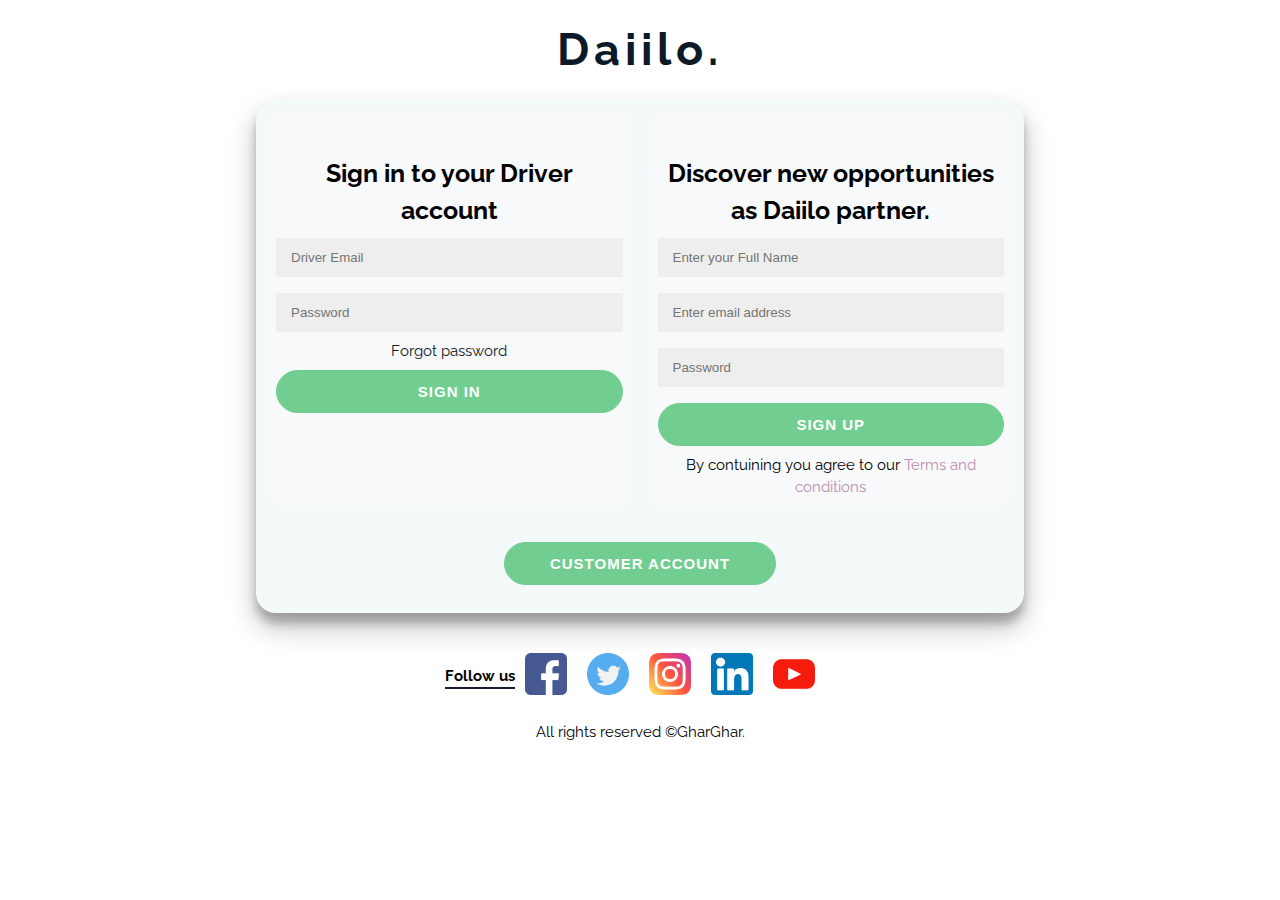
==== Dsign_up.html @ d15b517d "new sign up" ====
<!DOCTYPE html>
<html lang="en">
<head>
    <meta charset="UTF-8">
    <meta name="viewport" content="width=<device-width>, initial-scale=1.0">
    <link rel="stylesheet" href="https://fonts.googleapis.com/css?family=Raleway">
    <title>Daiili. Account</title>
    <link rel="stylesheet" href="/Style/signup.css">
</head>
<body>
    <header>
        <h1><a href="index.html">Daiilo.</a></h1>
    </header>
    <!-- form container -->
    <main>
    <div class="container">
        <div class="signin">
            <h2>Sign in to your Driver account</h2>
            <form action="#">
                <input type="text" id="Username" placeholder="Driver Email">
                <input type="password" id="password" placeholder="Password">
                <a href="#">Forgot password</a>
                <input class="btn" type="submit" value="Sign In">
              </form>
        </div>
        <div class="signup">
            <h2>Discover new opportunities as Daiilo partner.</h2>
            <form action="#">
                <input type="text" id="name" placeholder="Enter your Full Name">
                <input type="email" id="Username" placeholder="Enter email address">
                <input type="password" id="password" placeholder="Password">
                <input class="btn" type="submit" value="Sign Up">
                <p>By contuining you agree to our <a href="#">Terms and conditions</a></p>
            </form>
        </div>
        <div class="drive">
            <a href="sign_up.html"><input class="btn" type="submit" value="Customer account"></a>
        </div>
    </div>
    </main>
    <aside class="social">
        <p>Follow us</p>
        <a href=""><img src="img/facebook.png" alt="facebook" height="42" width="42"></a>
        <a href=""><img src="img/twitter.png" alt="twitter" height="42" width="42"></a>
        <a href=""><img src="img/instagram.png" alt="instagram" height="42" width="42"></a>
        <a href=""><img src="img/linkedin.png" alt="linkedin" height="42" width="42"></a>
        <a href=""><img src="img/youtube.png" alt="youtube" height="42" width="42"></a>
    </aside>
    <footer>
        <p>All rights reserved &copy;GharGhar.</p>
    </footer>
</body>
</html>
---- Style/signup.css ----
*{
    box-sizing: border-box;
    margin: 0;
    padding: 0;
}

body{
    font-family: 'raleway', serif;
    background-color: linear-gradient(rgb(255, 255, 255), rgb(219, 240, 219));
    color: #000;
    font-size: 15px;
    line-height: 1.5;
    width: 90%;
    max-width: 1100px;
    margin: auto;
    
}

a{
    color: rgb(12, 26, 39);
    text-decoration: none;
}

header{
    width: 100%;
    display: flex;
    align-items: center;
    justify-content: center;
    height: 100px;
    padding: 20px 0;
}

header h1{
    font-size: 45px;
    letter-spacing: 5px;
    transition: transform 100ms ease-in;
}

header h1:hover{
    transform: scale(1.1);    
}

header h1:active {
    transform: scale(0.80);
}

main{
    display: flex;
    justify-content: center;
    margin-bottom: 40px;
}

.container{
    background-color:rgb(244, 249, 250);
	border-radius: 20px;
  	box-shadow: 0 14px 28px rgba(0,0,0,0.25), 
			0 10px 10px rgba(0,0,0,0.22);
	width: 768px;
	max-width: 100%;
	min-height: 400px;
    display: grid;
    grid-template-columns: 1fr 1fr;
    grid-gap: 1em;
}

form{
    display: flex;
    flex-direction: column;
    justify-content: center;
    align-items: center;
    text-align: center;
}

input {
	background-color: #eee;
	border: none;
	padding: 12px 15px;
	margin: 8px 0;
	width: 100%;
}

.btn {
    border: 1px solid rgb(113, 206, 144);
    border-radius: 55px;
	background-color: rgb(113, 206, 144);
	color: #FFFFFF;
	font-size: 15px;
	font-weight: bold;
	padding: 12px 45px;
    letter-spacing: 1px;
    cursor: pointer;
	text-transform: uppercase;
	transition: transform 100ms ease-in;
}

.btn:active {
    transform: scale(0.80);
}

.btn:focus {
    outline: none; 
}

.container h2{
    padding-top: 10%;
    font-size: 25px;
}

.signin{
    align-items: center;
    justify-content: center;
    text-align: center;
    margin:10px;
    padding:10px;
    border-radius: 20px;
    margin-right: 0;
    flex:1;
    box-sizing: border-box;
    background-color:#F8F9FA;
}

.signup{
    text-align: center;
    margin:10px;
    padding:10px;
    flex:1;
    border-radius: 20px;
    margin-left: 0;
    box-sizing: border-box;
    background-color: #F8F9FA;
}

.signup p a{
    color: rgb(188, 143, 178);
}

.drive{
    grid-column: 1/3;
    display: flex;
    justify-content: center;
    font-size: 20px;
    font-weight: 800;
    margin-bottom: 20px;
}

.social {
    display: flex;
    align-items: center;
    justify-content: center;
    margin: 20px 0 20px;
}

.social p{
    font-weight: bold;
    border-bottom: rgb(24, 28, 51) solid 2px;
}
  
.social * {
    margin-right: 10px;
}

footer{
    text-align: center;
    padding-bottom: 30px;
}
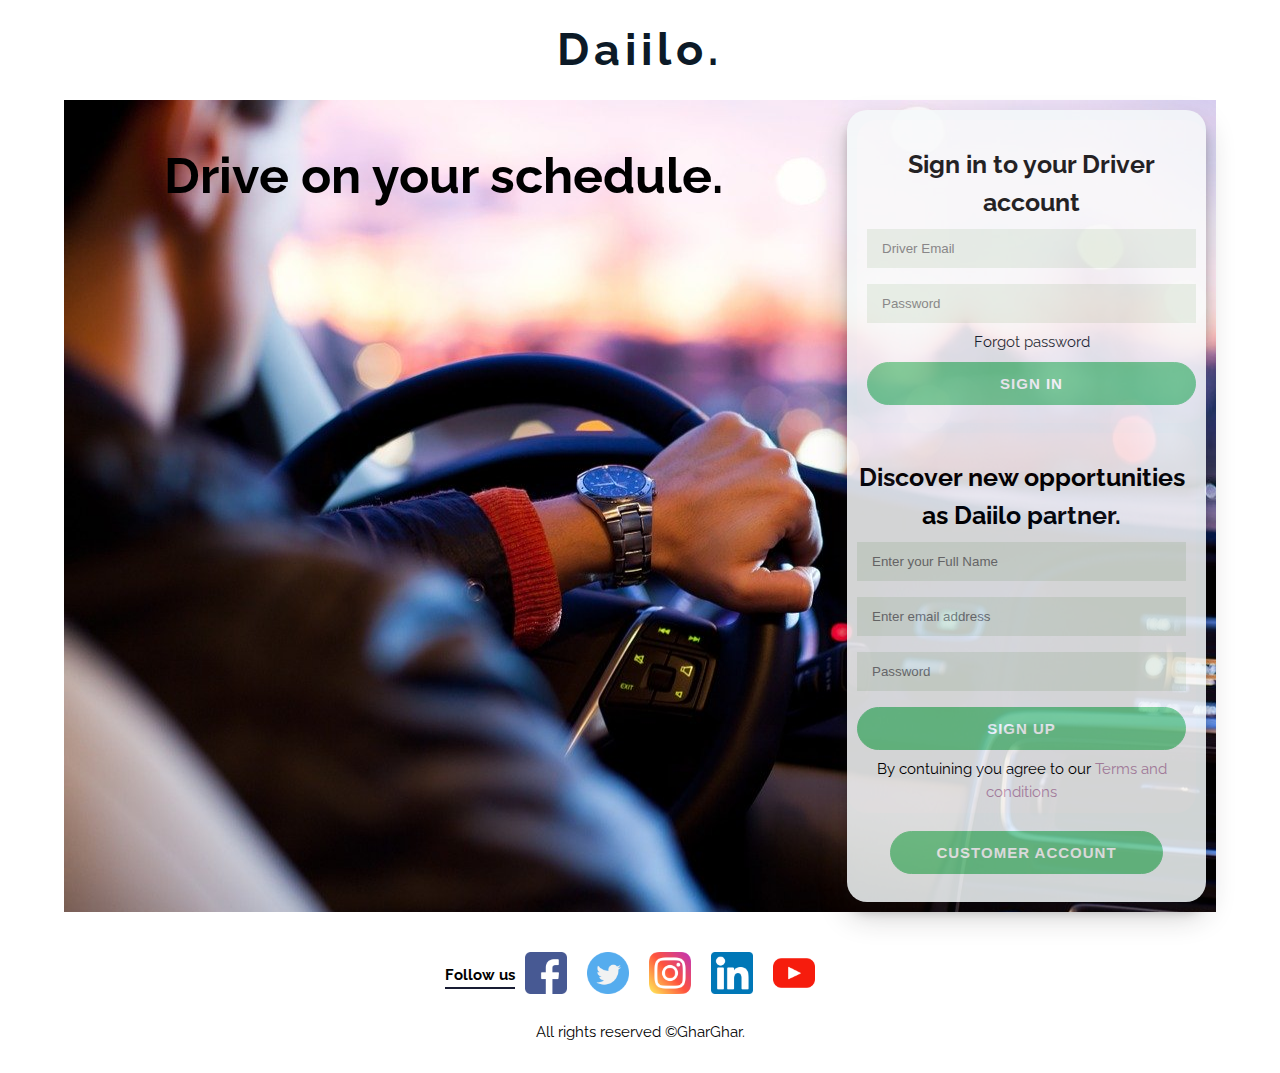
==== commit 2e63960b: "pages" ====
--- a/Dsign_up.html
+++ b/Dsign_up.html
@@ -4,8 +4,8 @@
     <meta charset="UTF-8">
     <meta name="viewport" content="width=<device-width>, initial-scale=1.0">
     <link rel="stylesheet" href="https://fonts.googleapis.com/css?family=Raleway">
-    <title>Daiili. Account</title>
-    <link rel="stylesheet" href="/Style/signup.css">
+    <title>Daiili. Driver Account</title>
+    <link rel="stylesheet" href="/Style/dsignup.css">
 </head>
 <body>
     <header>
@@ -14,27 +14,34 @@
     <!-- form container -->
     <main>
     <div class="container">
-        <div class="signin">
-            <h2>Sign in to your Driver account</h2>
-            <form action="#">
-                <input type="text" id="Username" placeholder="Driver Email">
-                <input type="password" id="password" placeholder="Password">
-                <a href="#">Forgot password</a>
-                <input class="btn" type="submit" value="Sign In">
-              </form>
+        <div class="image_text">
+            <h1>
+                Drive on your schedule.
+            </h1>
         </div>
-        <div class="signup">
-            <h2>Discover new opportunities as Daiilo partner.</h2>
-            <form action="#">
-                <input type="text" id="name" placeholder="Enter your Full Name">
-                <input type="email" id="Username" placeholder="Enter email address">
-                <input type="password" id="password" placeholder="Password">
-                <input class="btn" type="submit" value="Sign Up">
-                <p>By contuining you agree to our <a href="#">Terms and conditions</a></p>
-            </form>
-        </div>
-        <div class="drive">
-            <a href="sign_up.html"><input class="btn" type="submit" value="Customer account"></a>
+        <div class="accounts">
+            <div class="signin">
+                <h2>Sign in to your Driver account</h2>
+                <form action="#">
+                    <input type="text" id="Username" placeholder="Driver Email">
+                    <input type="password" id="password" placeholder="Password">
+                    <a href="#">Forgot password</a>
+                    <input class="btn" type="submit" value="Sign In">
+                </form>
+            </div>
+            <div class="signup">
+                <h2>Discover new opportunities as Daiilo partner.</h2>
+                <form action="#">
+                    <input type="text" id="name" placeholder="Enter your Full Name">
+                    <input type="email" id="Username" placeholder="Enter email address">
+                    <input type="password" id="password" placeholder="Password">
+                    <input class="btn" type="submit" value="Sign Up">
+                    <p>By contuining you agree to our <a href="#">Terms and conditions</a></p>
+                </form>
+            </div>
+            <div class="drive">
+                <a href="sign_up.html"><input class="btn" type="submit" value="Customer account"></a>
+            </div>
         </div>
     </div>
     </main>
--- a/Style/dsignup.css
+++ b/Style/dsignup.css
@@ -0,0 +1,179 @@
+*{
+    box-sizing: border-box;
+    margin: 0;
+    padding: 0;
+}
+
+body{
+    font-family: 'raleway', serif;
+    background-color: linear-gradient(rgb(255, 255, 255), rgb(219, 240, 219));
+    color: #000;
+    font-size: 15px;
+    line-height: 1.5;
+    width: 90%;
+   
+    margin: auto;
+    
+}
+
+a{
+    color: rgb(12, 26, 39);
+    text-decoration: none;
+}
+
+header{
+    width: 100%;
+    display: flex;
+    align-items: center;
+    justify-content: center;
+    height: 100px;
+    padding: 20px 0;
+}
+
+header h1{
+    font-size: 45px;
+    letter-spacing: 5px;
+    transition: transform 100ms ease-in;
+}
+
+header h1:hover{
+    transform: scale(1.1);    
+}
+
+header h1:active {
+    transform: scale(0.80);
+}
+
+main{
+    display: flex;
+    justify-content: center;
+    margin-bottom: 40px;
+}
+
+.container{
+    height: auto;
+    max-width: 100%;
+    background-image: url(../img/Drive_2.jpg); 
+    display: grid;
+    grid-template-columns: 2fr 1fr;
+    grid-gap: 1em;
+}
+.accounts{
+    opacity: 0.85;
+    margin: 10px;
+    background-color:rgb(244, 249, 250);
+	border-radius: 20px;
+  	box-shadow: 0 14px 28px rgba(27, 24, 24, 0.25), 
+			0 10px 10px rgba(0,0,0,0.22);
+}
+
+.image_text{
+    display: flex;
+    justify-content: center;
+    align-items: flex-start;
+    padding: 5%;
+    
+    text-align: center;
+    font-size: 25px;
+}
+
+form{
+    display: flex;
+    flex-direction: column;
+    justify-content: center;
+    align-items: center;
+    text-align: center;
+}
+
+input {
+	background-color: rgb(227, 235, 227);
+	border: none;
+	padding: 12px 15px;
+	margin: 8px 0;
+	width: 100%;
+}
+
+.btn {
+    border: 1px solid rgb(113, 206, 144);
+    border-radius: 55px;
+	background-color: rgb(113, 206, 144);
+	color: #FFFFFF;
+	font-size: 15px;
+	font-weight: bold;
+	padding: 12px 45px;
+    letter-spacing: 1px;
+    cursor: pointer;
+	text-transform: uppercase;
+	transition: transform 100ms ease-in;
+}
+
+.btn:active {
+    transform: scale(0.80);
+}
+
+.btn:focus {
+    outline: none; 
+}
+
+.container h2{
+    padding-top: 5%;
+    font-size: 25px;
+}
+
+.signin{
+    align-items: center;
+    justify-content: center;
+    text-align: center;
+    margin:10px;
+    padding:10px;
+    border-radius: 20px;
+    margin-right: 0;
+    flex:1;
+    box-sizing: border-box;
+    background-color:#F8F9FA;
+}
+
+.signup{
+    text-align: center;
+    margin:10px;
+    padding:10px;
+    flex:1;
+    border-radius: 20px;
+    margin-left: 0;
+    box-sizing: border-box;
+    background-color: #F8F9FA;
+}
+
+.signup p a{
+    color: rgb(188, 143, 178);
+}
+
+.drive{
+    grid-column: 1/3;
+    display: flex;
+    justify-content: center;
+    font-size: 20px;
+    font-weight: 800;
+    margin-bottom: 20px;
+}
+
+.social {
+    display: flex;
+    align-items: center;
+    justify-content: center;
+    margin: 20px 0 20px;
+}
+
+.social p{
+    font-weight: bold;
+    border-bottom: rgb(24, 28, 51) solid 2px;
+}
+  
+.social * {
+    margin-right: 10px;
+}
+
+footer{
+    text-align: center;
+    padding-bottom: 30px;
+}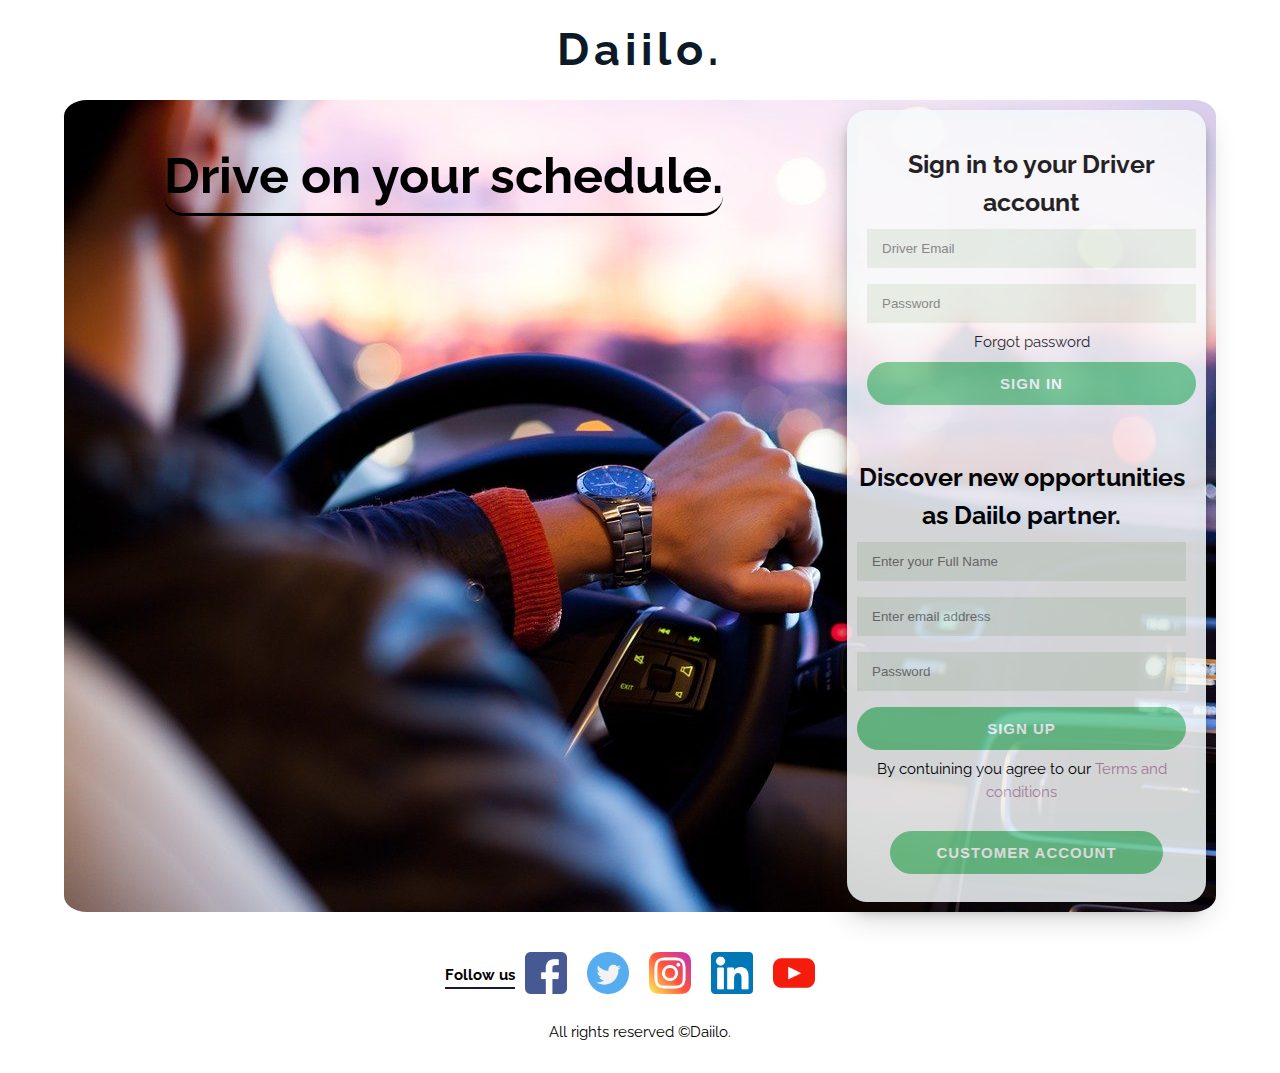
==== commit 4ef5a18d: "new changes" ====
--- a/Dsign_up.html
+++ b/Dsign_up.html
@@ -1,60 +1,60 @@
-<!DOCTYPE html>
-<html lang="en">
-<head>
-    <meta charset="UTF-8">
-    <meta name="viewport" content="width=<device-width>, initial-scale=1.0">
-    <link rel="stylesheet" href="https://fonts.googleapis.com/css?family=Raleway">
-    <title>Daiili. Driver Account</title>
-    <link rel="stylesheet" href="/Style/dsignup.css">
-</head>
-<body>
-    <header>
-        <h1><a href="index.html">Daiilo.</a></h1>
-    </header>
-    <!-- form container -->
-    <main>
-    <div class="container">
-        <div class="image_text">
-            <h1>
-                Drive on your schedule.
-            </h1>
-        </div>
-        <div class="accounts">
-            <div class="signin">
-                <h2>Sign in to your Driver account</h2>
-                <form action="#">
-                    <input type="text" id="Username" placeholder="Driver Email">
-                    <input type="password" id="password" placeholder="Password">
-                    <a href="#">Forgot password</a>
-                    <input class="btn" type="submit" value="Sign In">
-                </form>
-            </div>
-            <div class="signup">
-                <h2>Discover new opportunities as Daiilo partner.</h2>
-                <form action="#">
-                    <input type="text" id="name" placeholder="Enter your Full Name">
-                    <input type="email" id="Username" placeholder="Enter email address">
-                    <input type="password" id="password" placeholder="Password">
-                    <input class="btn" type="submit" value="Sign Up">
-                    <p>By contuining you agree to our <a href="#">Terms and conditions</a></p>
-                </form>
-            </div>
-            <div class="drive">
-                <a href="sign_up.html"><input class="btn" type="submit" value="Customer account"></a>
-            </div>
-        </div>
-    </div>
-    </main>
-    <aside class="social">
-        <p>Follow us</p>
-        <a href=""><img src="img/facebook.png" alt="facebook" height="42" width="42"></a>
-        <a href=""><img src="img/twitter.png" alt="twitter" height="42" width="42"></a>
-        <a href=""><img src="img/instagram.png" alt="instagram" height="42" width="42"></a>
-        <a href=""><img src="img/linkedin.png" alt="linkedin" height="42" width="42"></a>
-        <a href=""><img src="img/youtube.png" alt="youtube" height="42" width="42"></a>
-    </aside>
-    <footer>
-        <p>All rights reserved &copy;GharGhar.</p>
-    </footer>
-</body>
+<!DOCTYPE html>
+<html lang="en">
+<head>
+    <meta charset="UTF-8">
+    <meta name="viewport" content="width=<device-width>, initial-scale=1.0">
+    <link rel="stylesheet" href="https://fonts.googleapis.com/css?family=Raleway">
+    <title>Daiili. Driver Account</title>
+    <link rel="stylesheet" href="/Style/dsignup.css">
+</head>
+<body>
+    <header>
+        <h1><a href="index.html">Daiilo.</a></h1>
+    </header>
+    <!-- form container -->
+    <main>
+    <div class="container">
+        <div class="image_text">
+            <h1>
+                Drive on your schedule.
+            </h1>
+        </div>
+        <div class="accounts">
+            <div class="signin">
+                <h2>Sign in to your Driver account</h2>
+                <form action="#">
+                    <input type="text" id="Username" placeholder="Driver Email">
+                    <input type="password" id="password" placeholder="Password">
+                    <a href="#">Forgot password</a>
+                    <input class="btn" type="submit" value="Sign In">
+                </form>
+            </div>
+            <div class="signup">
+                <h2>Discover new opportunities as Daiilo partner.</h2>
+                <form action="#">
+                    <input type="text" id="name" placeholder="Enter your Full Name">
+                    <input type="email" id="Username" placeholder="Enter email address">
+                    <input type="password" id="password" placeholder="Password">
+                    <input class="btn" type="submit" value="Sign Up">
+                    <p>By contuining you agree to our <a href="#">Terms and conditions</a></p>
+                </form>
+            </div>
+            <div class="drive">
+                <a href="sign_up.html"><input class="btn" type="submit" value="Customer account"></a>
+            </div>
+        </div>
+    </div>
+    </main>
+    <aside class="social">
+        <p>Follow us</p>
+        <a href=""><img src="img/facebook.png" alt="facebook" height="42" width="42"></a>
+        <a href=""><img src="img/twitter.png" alt="twitter" height="42" width="42"></a>
+        <a href=""><img src="img/instagram.png" alt="instagram" height="42" width="42"></a>
+        <a href=""><img src="img/linkedin.png" alt="linkedin" height="42" width="42"></a>
+        <a href=""><img src="img/youtube.png" alt="youtube" height="42" width="42"></a>
+    </aside>
+    <footer>
+        <p>All rights reserved &copy;Daiilo.</p>
+    </footer>
+</body>
 </html>--- a/Style/dsignup.css
+++ b/Style/dsignup.css
@@ -1,179 +1,185 @@
-*{
-    box-sizing: border-box;
-    margin: 0;
-    padding: 0;
-}
-
-body{
-    font-family: 'raleway', serif;
-    background-color: linear-gradient(rgb(255, 255, 255), rgb(219, 240, 219));
-    color: #000;
-    font-size: 15px;
-    line-height: 1.5;
-    width: 90%;
-   
-    margin: auto;
-    
-}
-
-a{
-    color: rgb(12, 26, 39);
-    text-decoration: none;
-}
-
-header{
-    width: 100%;
-    display: flex;
-    align-items: center;
-    justify-content: center;
-    height: 100px;
-    padding: 20px 0;
-}
-
-header h1{
-    font-size: 45px;
-    letter-spacing: 5px;
-    transition: transform 100ms ease-in;
-}
-
-header h1:hover{
-    transform: scale(1.1);    
-}
-
-header h1:active {
-    transform: scale(0.80);
-}
-
-main{
-    display: flex;
-    justify-content: center;
-    margin-bottom: 40px;
-}
-
-.container{
-    height: auto;
-    max-width: 100%;
-    background-image: url(../img/Drive_2.jpg); 
-    display: grid;
-    grid-template-columns: 2fr 1fr;
-    grid-gap: 1em;
-}
-.accounts{
-    opacity: 0.85;
-    margin: 10px;
-    background-color:rgb(244, 249, 250);
-	border-radius: 20px;
-  	box-shadow: 0 14px 28px rgba(27, 24, 24, 0.25), 
-			0 10px 10px rgba(0,0,0,0.22);
-}
-
-.image_text{
-    display: flex;
-    justify-content: center;
-    align-items: flex-start;
-    padding: 5%;
-    
-    text-align: center;
-    font-size: 25px;
-}
-
-form{
-    display: flex;
-    flex-direction: column;
-    justify-content: center;
-    align-items: center;
-    text-align: center;
-}
-
-input {
-	background-color: rgb(227, 235, 227);
-	border: none;
-	padding: 12px 15px;
-	margin: 8px 0;
-	width: 100%;
-}
-
-.btn {
-    border: 1px solid rgb(113, 206, 144);
-    border-radius: 55px;
-	background-color: rgb(113, 206, 144);
-	color: #FFFFFF;
-	font-size: 15px;
-	font-weight: bold;
-	padding: 12px 45px;
-    letter-spacing: 1px;
-    cursor: pointer;
-	text-transform: uppercase;
-	transition: transform 100ms ease-in;
-}
-
-.btn:active {
-    transform: scale(0.80);
-}
-
-.btn:focus {
-    outline: none; 
-}
-
-.container h2{
-    padding-top: 5%;
-    font-size: 25px;
-}
-
-.signin{
-    align-items: center;
-    justify-content: center;
-    text-align: center;
-    margin:10px;
-    padding:10px;
-    border-radius: 20px;
-    margin-right: 0;
-    flex:1;
-    box-sizing: border-box;
-    background-color:#F8F9FA;
-}
-
-.signup{
-    text-align: center;
-    margin:10px;
-    padding:10px;
-    flex:1;
-    border-radius: 20px;
-    margin-left: 0;
-    box-sizing: border-box;
-    background-color: #F8F9FA;
-}
-
-.signup p a{
-    color: rgb(188, 143, 178);
-}
-
-.drive{
-    grid-column: 1/3;
-    display: flex;
-    justify-content: center;
-    font-size: 20px;
-    font-weight: 800;
-    margin-bottom: 20px;
-}
-
-.social {
-    display: flex;
-    align-items: center;
-    justify-content: center;
-    margin: 20px 0 20px;
-}
-
-.social p{
-    font-weight: bold;
-    border-bottom: rgb(24, 28, 51) solid 2px;
-}
-  
-.social * {
-    margin-right: 10px;
-}
-
-footer{
-    text-align: center;
-    padding-bottom: 30px;
+*{
+    box-sizing: border-box;
+    margin: 0;
+    padding: 0;
+}
+
+body{
+    font-family: 'raleway', serif;
+    background-color: linear-gradient(rgb(255, 255, 255), rgb(219, 240, 219));
+    color: #000;
+    font-size: 15px;
+    line-height: 1.5;
+    width: 90%;
+   
+    margin: auto;
+    
+}
+
+a{
+    color: rgb(12, 26, 39);
+    text-decoration: none;
+}
+
+header{
+    width: 100%;
+    display: flex;
+    align-items: center;
+    justify-content: center;
+    height: 100px;
+    padding: 20px 0;
+}
+
+header h1{
+    font-size: 45px;
+    letter-spacing: 5px;
+    transition: transform 100ms ease-in;
+}
+
+header h1:hover{
+    transform: scale(1.1);    
+}
+
+header h1:active {
+    transform: scale(0.80);
+}
+
+main{
+    display: flex;
+    justify-content: center;
+    margin-bottom: 40px;
+}
+
+.container{
+    height: auto;
+    max-width: 100%;
+    background-image: url(../img/Drive_2.jpg); 
+    border: 1 px;
+    border-radius: 2%;
+    display: grid;
+    grid-template-columns: 2fr 1fr;
+    grid-gap: 1em;
+}
+.accounts{
+    opacity: 0.85;
+    margin: 10px;
+    background-color:rgb(244, 249, 250);
+	border-radius: 20px;
+  	box-shadow: 0 14px 28px rgba(27, 24, 24, 0.25), 
+			0 10px 10px rgba(0,0,0,0.22);
+}
+
+.image_text{
+    display: flex;
+    justify-content: center;
+    align-items: flex-start;
+    text-align: center;
+    font-size: 25px;
+    padding: 5%;
+}
+
+.image_text h1{
+    border-radius: 20px;
+    border-bottom: rgb(0, 0, 0) solid 3px;
+}
+
+form{
+    display: flex;
+    flex-direction: column;
+    justify-content: center;
+    align-items: center;
+    text-align: center;
+}
+
+input {
+	background-color: rgb(227, 235, 227);
+	border: none;
+	padding: 12px 15px;
+	margin: 8px 0;
+	width: 100%;
+}
+
+.btn {
+    border: 1px solid rgb(113, 206, 144);
+    border-radius: 55px;
+	background-color: rgb(113, 206, 144);
+	color: #FFFFFF;
+	font-size: 15px;
+	font-weight: bold;
+	padding: 12px 45px;
+    letter-spacing: 1px;
+    cursor: pointer;
+	text-transform: uppercase;
+	transition: transform 100ms ease-in;
+}
+
+.btn:active {
+    transform: scale(0.80);
+}
+
+.btn:focus {
+    outline: none; 
+}
+
+.container h2{
+    padding-top: 5%;
+    font-size: 25px;
+}
+
+.signin{
+    align-items: center;
+    justify-content: center;
+    text-align: center;
+    margin:10px;
+    padding:10px;
+    border-radius: 20px;
+    margin-right: 0;
+    flex:1;
+    box-sizing: border-box;
+    background-color:#F8F9FA;
+}
+
+.signup{
+    text-align: center;
+    margin:10px;
+    padding:10px;
+    flex:1;
+    border-radius: 20px;
+    margin-left: 0;
+    box-sizing: border-box;
+    background-color: #F8F9FA;
+}
+
+.signup p a{
+    color: rgb(188, 143, 178);
+}
+
+.drive{
+    grid-column: 1/3;
+    display: flex;
+    justify-content: center;
+    font-size: 20px;
+    font-weight: 800;
+    margin-bottom: 20px;
+}
+
+.social {
+    display: flex;
+    align-items: center;
+    justify-content: center;
+    margin: 20px 0 20px;
+}
+
+.social p{
+    font-weight: bold;
+    border-bottom: rgb(24, 28, 51) solid 2px;
+}
+  
+.social * {
+    margin-right: 10px;
+}
+
+footer{
+    text-align: center;
+    padding-bottom: 30px;
 }